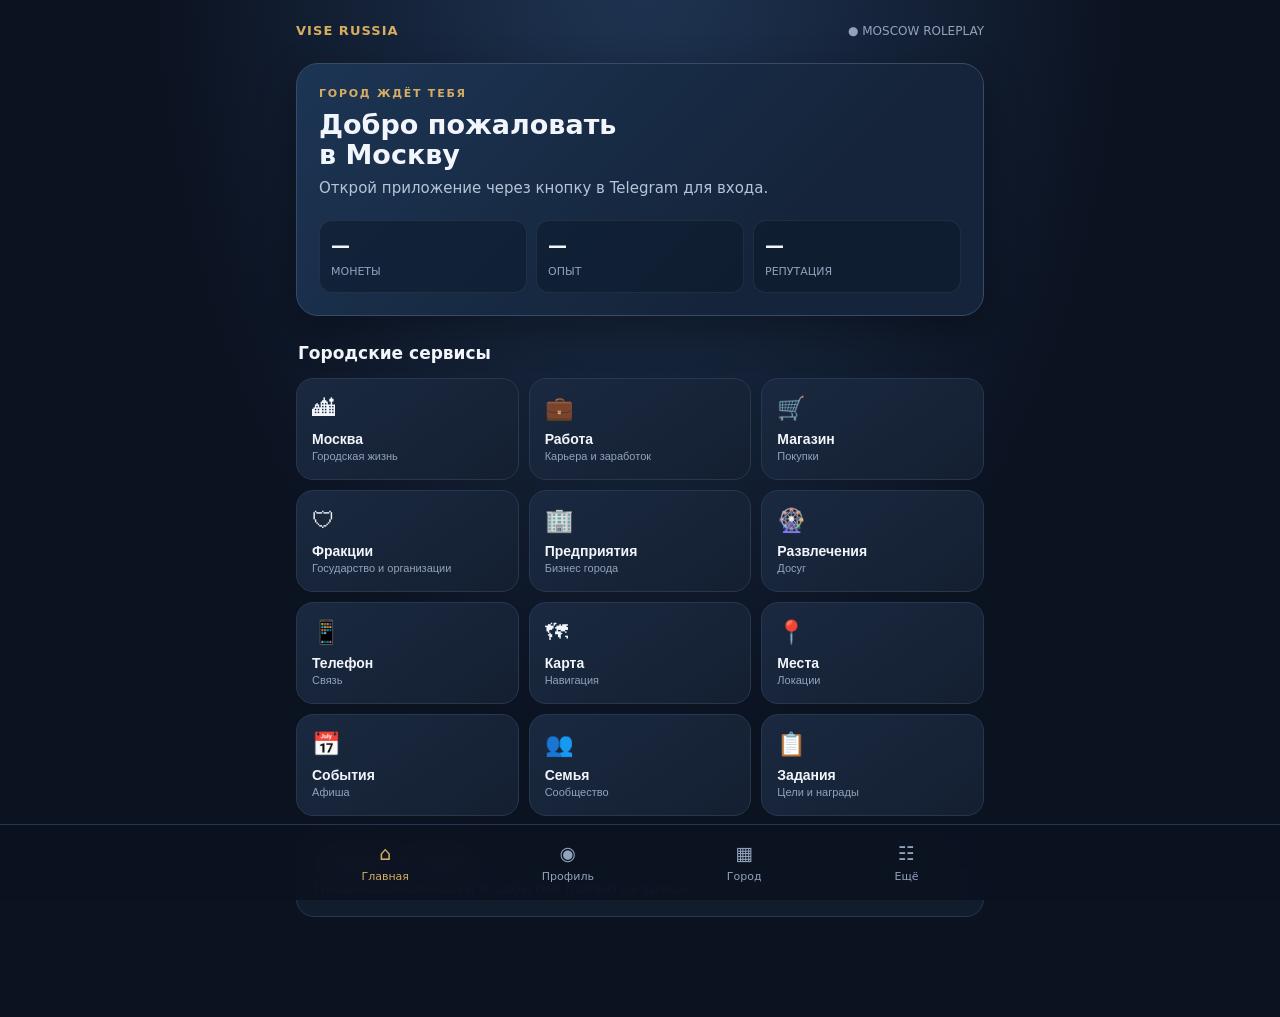
==== webapp/index.html @ e1f9fb32 "Fix quest action button rendering" ====
<!doctype html>
<html lang="ru">
<head>
<meta charset="utf-8"><meta name="viewport" content="width=device-width,initial-scale=1,maximum-scale=1,user-scalable=no">
<meta name="theme-color" content="#101827"><title>VISE RUSSIA — Москва</title>
<script src="https://telegram.org/js/telegram-web-app.js"></script>
<style>
:root{color-scheme:dark;--bg:#0b1220;--panel:#141f31;--panel2:#1a2940;--line:#263751;--muted:#91a3bd;--text:#f2f6fc;--gold:#d7ad62;--blue:#4c86c6}
*{box-sizing:border-box}body{margin:0;background:radial-gradient(ellipse at 50% -10%,#203655 0,#0b1220 55%);color:var(--text);font:15px/1.45 system-ui,-apple-system,Segoe UI,sans-serif;min-height:100vh}
.app{max-width:720px;margin:auto;padding:18px 16px 100px}.top{display:flex;align-items:center;justify-content:space-between;margin:4px 0 22px}.brand{font-weight:850;letter-spacing:.08em;font-size:13px;color:var(--gold)}.city{font-size:12px;color:var(--muted)}
.hero{padding:22px;border:1px solid #344b69;border-radius:22px;background:linear-gradient(135deg,#1c3554,#15243a 70%);box-shadow:0 14px 40px #0005}.eyebrow{color:var(--gold);font-size:11px;letter-spacing:.16em;font-weight:800}.hero h1{font-size:27px;line-height:1.12;margin:8px 0}.hero p{margin:0;color:#b5c5d9}.stats{display:grid;grid-template-columns:repeat(3,1fr);gap:9px;margin-top:20px}.stat{background:#0d192a88;border:1px solid #ffffff12;border-radius:13px;padding:11px}.stat b{display:block;font-size:19px}.stat span{font-size:11px;color:var(--muted)}
.section-title{font-size:17px;margin:25px 2px 12px}.grid{display:grid;grid-template-columns:repeat(2,minmax(0,1fr));gap:10px}.tile{min-height:102px;text-align:left;border:1px solid var(--line);border-radius:17px;background:linear-gradient(145deg,var(--panel2),var(--panel));color:var(--text);padding:15px;cursor:pointer}.tile:active{transform:scale(.985)}.emoji{font-size:23px;display:block;margin-bottom:9px}.tile b{display:block;font-size:14px}.tile small{display:block;color:var(--muted);font-size:11px;margin-top:3px}
.panel{margin-top:16px;padding:17px;border:1px solid var(--line);border-radius:18px;background:#111c2d}.panel p{color:var(--muted);margin:6px 0 0}.hidden{display:none}.nav{position:fixed;bottom:0;left:0;right:0;padding:10px max(14px,calc((100vw - 690px)/2)) calc(10px + env(safe-area-inset-bottom));background:#0b1220ed;backdrop-filter:blur(18px);border-top:1px solid var(--line);display:flex;justify-content:space-around}.nav button{background:none;border:0;color:var(--muted);font:inherit;font-size:11px;padding:5px 12px}.nav button span{display:block;font-size:19px;margin-bottom:2px}.nav button.active{color:var(--gold)}
.loading{color:var(--muted);font-size:13px}.error{color:#ff9c9c}.profile-name{font-size:20px;font-weight:800}.back{border:0;background:none;color:var(--gold);padding:0 0 14px;font:inherit;cursor:pointer}
.action-list{display:grid;gap:9px;margin-top:14px}.action-card{padding:14px;border-radius:14px;border:1px solid var(--line);background:var(--panel)}.action-card b{display:block}.action-card p{margin:5px 0;color:var(--muted);font-size:12px}.action-row{display:flex;gap:8px;flex-wrap:wrap;margin-top:10px}.action-btn{border:1px solid #496383;background:#203753;color:white;border-radius:11px;padding:10px 13px;font:inherit;font-size:13px}.action-btn.primary{background:#8a6837;border-color:#b48a4d}.notice{padding:12px;border-radius:12px;background:#17283d;color:#c7d6e8;margin-top:12px;font-size:13px}
@media(min-width:560px){.grid{grid-template-columns:repeat(3,minmax(0,1fr))}}
</style></head>
<body><main class="app">
<div class="top"><div class="brand">VISE RUSSIA</div><div class="city">● MOSCOW ROLEPLAY</div></div>
<section id="home">
<div class="hero"><div class="eyebrow">ГОРОД ЖДЁТ ТЕБЯ</div><h1>Добро пожаловать<br>в Москву</h1><p id="greeting">Загружаем профиль игрока…</p>
<div class="stats"><div class="stat"><b id="coins">—</b><span>МОНЕТЫ</span></div><div class="stat"><b id="xp">—</b><span>ОПЫТ</span></div><div class="stat"><b id="rep">—</b><span>РЕПУТАЦИЯ</span></div></div></div>
<h2 class="section-title">Городские сервисы</h2><div class="grid" id="tiles"></div>
<div class="panel"><b>📢 Новости города</b><p>Новые возможности и события появятся здесь.</p></div>
</section>
<section id="detail" class="hidden"><button class="back" id="back">← Назад</button><div class="hero"><div class="eyebrow">РАЗДЕЛ ГОРОДА</div><h1 id="detail-title">Раздел</h1><p id="detail-desc"></p></div><div class="panel"><b id="detail-heading">Данные раздела</b><div id="detail-content" class="loading">Загрузка…</div></div></section>
</main>
<nav class="nav"><button class="active" data-tab="home"><span>⌂</span>Главная</button><button data-tab="profile"><span>◉</span>Профиль</button><button data-tab="city"><span>▦</span>Город</button><button data-tab="more"><span>☷</span>Ещё</button></nav>
<script>
const tg=window.Telegram?.WebApp;tg?.ready();tg?.expand();
const items=[
['Москва','🏙','Городская жизнь','Городские сервисы и активности'],
['Работа','💼','Карьера и заработок','Работа, вакансии и смены'],
['Магазин','🛒','Покупки','Товары и игровые предметы'],
['Фракции','🛡','Государство и организации','Вступление и информация о фракциях'],
['Предприятия','🏢','Бизнес города','Городские предприятия'],
['Развлечения','🎡','Досуг','Мероприятия и активности'],
['Телефон','📱','Связь','Игровой телефон'],
['Карта','🗺','Навигация','Карта города'],
['Места','📍','Локации','Важные места Москвы'],
['События','📅','Афиша','Городские события'],
['Семья','👥','Сообщество','Семья и участники'],
['Задания','📋','Цели и награды','Квесты и достижения']
];
const tiles=document.getElementById('tiles');
items.forEach(([name,icon,sub,desc])=>{const b=document.createElement('button');b.className='tile';b.innerHTML='<span class="emoji">'+icon+'</span><b>'+name+'</b><small>'+sub+'</small>';b.addEventListener('click',()=>openSection(name,desc));tiles.appendChild(b)});
async function api(action,extra={}){if(!tg?.initData)throw new Error('Открой приложение через Telegram.');const res=await fetch('/api/webapp',{method:'POST',headers:{'Content-Type':'application/json'},body:JSON.stringify({init_data:tg.initData,action,...extra})});const data=await res.json();if(!res.ok)throw new Error(data.error||'Ошибка запроса');return data}
const content=document.getElementById('detail-content');
function card(title,desc,button,label='Открыть'){const el=document.createElement('div');el.className='action-card';const h=document.createElement('b');h.textContent=title;el.appendChild(h);if(desc){const p=document.createElement('p');p.textContent=desc;el.appendChild(p)}if(button){const row=document.createElement('div');row.className='action-row';const b=document.createElement('button');b.className='action-btn primary';b.textContent=label;b.onclick=button;row.appendChild(b);el.appendChild(row)}return el}
function actionButton(text,fn){const b=document.createElement('button');b.className='action-btn';b.textContent=text;b.onclick=fn;return b}
async function runAction(action,extra={}){try{const d=await api(action,extra);notify(d.message||'Готово');if(d.profile)updateStats(d.profile);return d}catch(e){notify(e.message,true);throw e}}
function notify(msg,error=false){const n=document.createElement('div');n.className='notice'+(error?' error':'');n.textContent=msg;content.prepend(n)}
function updateStats(p){document.getElementById('coins').textContent=p.coins;document.getElementById('xp').textContent=p.xp;document.getElementById('rep').textContent=p.reputation}
async function openSection(name,desc){document.getElementById('home').classList.add('hidden');document.getElementById('detail').classList.remove('hidden');document.getElementById('detail-title').textContent=name;document.getElementById('detail-desc').textContent=desc;document.getElementById('detail-heading').textContent=name;content.replaceChildren();const loading=document.createElement('div');loading.className='loading';loading.textContent='Загрузка данных…';content.appendChild(loading);tg?.HapticFeedback?.impactOccurred('light');
try{
const route={'Профиль игрока':'profile','Магазин':'shop','Инвентарь':'inventory','Недвижимость':'property','Гараж':'garage','Фракции':'factions','Семья':'family','Работа':'jobs','Москва':'profile','Главная':'profile','Задания':'quests','Репутация':'reputation','События':'events','Турниры':'tournaments','Транспорт':'transport'};
const data=await api(route[name]||'profile');content.replaceChildren();
if(name==='Профиль игрока'||name==='Главная'||name==='Москва'){const p=data.profile;content.appendChild(card('Уровень '+p.level,p.xp+' XP · '+p.coins+' монет · репутация '+p.reputation+' · серия входов '+p.daily_streak));content.appendChild(card('Ежедневная награда','Забирай награду один раз в день.',async()=>{const d=await runAction('daily');if(d.profile)updateStats(d.profile)},'Получить награду'))}
else if(name==='Магазин'||name==='Недвижимость'||name==='Гараж'){const kind=name==='Магазин'?'item':name==='Недвижимость'?'property':'vehicle';const owned=name==='Недвижимость'?data.owned:name==='Гараж'?data.owned:null;if(owned&&name==='Недвижимость'){content.appendChild(card('Твоя недвижимость: '+owned.name,'Тип: '+owned.property_type+' · ID '+owned.id));}
else if(owned&&name==='Гараж'){owned.forEach(v=>content.appendChild(card(v.name,v.description+' · ID '+v.id)));}
if(!(owned&&name==='Недвижимость'))(data.items||[]).forEach(item=>content.appendChild(card(item.name,item.description+' · '+item.price+' монет',async()=>{const d=await runAction('buy',{kind,code:item.code});if(d.ok){const p=await api('profile');updateStats(p.profile);openSection(name,desc)}},'Купить · '+item.price)))}
else if(name==='Инвентарь'){if(!data.items.length)content.appendChild(card('Инвентарь пуст','Пока нет игровых предметов.'));data.items.forEach(i=>content.appendChild(card(i.name||i.item_code,'Количество: '+i.quantity+' · '+(i.description||''))))}
else if(name==='Фракции'){if(data.current)content.appendChild(card('Твоя фракция: '+data.current.name,'Ранг: '+data.current.rank_name,async()=>{const d=await runAction('leave_faction');if(d.ok)openSection(name,desc)},'Покинуть фракцию'));data.items.forEach(f=>content.appendChild(card(f.name,f.description+' · участников: '+f.members,async()=>{const d=await runAction('join_faction',{faction_id:f.id});if(d.ok)openSection(name,desc)},'Вступить')))}
else if(name==='Семья'){if(data.family){content.appendChild(card('Семья «'+data.family.name+'»','Участников: '+data.family.members+' · роль: '+data.family.role,async()=>{const d=await runAction('leave_family');if(d.ok)openSection(name,desc)},'Покинуть семью'))}else{content.appendChild(card('Ты пока не состоишь в семье','Создай собственную семью.'));content.appendChild(actionButton('Создать семью',async()=>{const familyName=prompt('Название семьи (3–32 символа):');if(familyName){const d=await runAction('create_family',{name:familyName});if(d.ok)openSection(name,desc)}}))}}
else if(name==='Работа'){if(!data.items.length)content.appendChild(card('Вакансий пока нет','Новые работы появятся позже.'));data.items.forEach(j=>content.appendChild(card(j.name,j.description+' · награда: '+j.reward_coins+' монет')))}
else if(name==='Задания'){if(!data.items.length)content.appendChild(card('Заданий пока нет','Новые задания появятся позже.'));data.items.forEach(q=>content.appendChild(card(q.title,q.description+' · награда: '+q.reward_coins+' монет, '+q.reward_xp+' XP, '+q.reward_reputation+' репутации · '+(q.completed?'Выполнено':q.ready?'Можно забрать награду':'Не выполнено'),q.ready&&!q.completed?async()=>{const d=await runAction('claim_quest',{code:q.code});if(d.ok){const p=await api('profile');updateStats(p.profile);openSection(name,desc)}}:null,q.ready&&!q.completed?'Забрать награду':'Статус')))}
else if(name==='Репутация'){const p=data.player;if(p)content.appendChild(card(p.title,p.username+' · '+p.reputation+' очков · '+p.xp+' XP · '+p.coins+' монет'));else content.appendChild(card('Профиль не создан','Сначала начни игровую активность.'))}
else if(name==='События'){data.items.forEach(ev=>content.appendChild(card(ev.title,ev.description+' · начало через '+ev.starts_in_hours+' ч. · '+(ev.joined?'Ты записан':'Ты не записан'),async()=>{const d=await runAction(ev.joined?'leave_event':'join_event',{code:ev.code});if(d.ok||d.status==='already'||d.status==='not_joined')openSection(name,desc)},ev.joined?'Отменить запись':'Записаться')))}
else if(name==='Турниры'){if(!data.items.length)content.appendChild(card('Турниров пока нет','Следи за обновлениями.'));data.items.forEach(t=>content.appendChild(card(t.name,'Приз: '+t.prize_coins+' монет · семей: '+t.family_count+' · статус: '+(t.status==='open'?'Регистрация открыта':'Завершён')+(t.winner_name?' · победитель: '+t.winner_name:''),t.status==='open'?async()=>{const d=await runAction('join_tournament',{tournament_id:t.id});if(d.ok)openSection(name,desc)}:null,'Записать семью')))}
else if(name==='Транспорт'){content.appendChild(card('Билеты: '+data.tickets,'Стоимость одного билета — 20 монет.',async()=>{const d=await runAction('buy_tickets',{quantity:1});if(d.ok)openSection(name,desc)},'Купить билет'));data.routes.forEach(r=>content.appendChild(card(r.name,r.vehicle_type+' · '+r.stops+' остановок · интервал '+r.interval_minutes+' мин. · тариф '+r.fare+' монет',async()=>{const d=await api('transport_stops',{route_id:r.id});content.replaceChildren();content.appendChild(card(r.name,'Выбери остановки маршрута.'));const from=document.createElement('select'),to=document.createElement('select');[from,to].forEach(el=>{el.className='action-btn';el.style.width='100%';content.appendChild(el)});d.items.forEach(st=>{const a=document.createElement('option');a.value=st.id;a.textContent=st.name+' · '+st.district;from.appendChild(a);const b=document.createElement('option');b.value=st.id;b.textContent=st.name+' · '+st.district;to.appendChild(b)});content.appendChild(actionButton('Совершить поездку',async()=>{const result=await runAction('ride_transport',{route_id:r.id,from_stop_id:Number(from.value),to_stop_id:Number(to.value)});if(result.ok)openSection('Транспорт','Городской транспорт')}))},'Выбрать маршрут')));if(data.history.length){content.appendChild(card('История поездок',data.history.map(h=>h.route+': '+h.from+' → '+h.to).join(' · ')))}}
else if(name==='Карта'){content.appendChild(card('Центр','Мэрия, банк, торговый центр'));content.appendChild(card('Северный район','Жилые кварталы и парк'));content.appendChild(card('Промзона','Автомастерские и склады'));content.appendChild(card('Южный район','Больница и автовокзал'))}
else if(name==='Места'){[['Мэрия','Центральная площадь','Городское управление и документы.'],['Больница','Проспект Здоровья, 12','Медицинские игровые услуги.'],['Полицейский участок','Улица Порядка, 4','Городская служба безопасности.'],['Автомастерская','Промышленная улица, 8','Обслуживание игрового транспорта.'],['Банк','Финансовая улица, 1','Игровые банковские сервисы.'],['Торговый центр','Центральный район','Магазины и городские услуги.']].forEach(p=>content.appendChild(card(p[0],p[1]+' · '+p[2])))}
else if(name==='Телефон'){[['Карта','Городские районы'],['Места','Адреса организаций'],['События','Городская афиша'],['Транспорт','Маршруты и билеты']].forEach(p=>content.appendChild(card(p[0],p[1],()=>openSection(p[0],p[1]))))}
else {content.appendChild(card('Раздел подготовлен','Подключение игровых операций для этого раздела будет следующим этапом.'))}
}catch(e){content.replaceChildren();const err=document.createElement('div');err.className='error';err.textContent=e.message;content.appendChild(err)}}
function home(){document.getElementById('detail').classList.add('hidden');document.getElementById('home').classList.remove('hidden')}
document.getElementById('back').onclick=home;
document.querySelectorAll('.nav button').forEach(b=>b.onclick=()=>{document.querySelectorAll('.nav button').forEach(x=>x.classList.remove('active'));b.classList.add('active');if(b.dataset.tab==='home')home();else openSection(b.dataset.tab==='profile'?'Профиль игрока':b.dataset.tab==='city'?'Москва':'Инвентарь','Личный игровой раздел')});
async function loadProfile(){try{if(!tg?.initData){document.getElementById('greeting').textContent='Открой приложение через кнопку в Telegram для входа.';return}
const data=await api('profile');document.getElementById('greeting').textContent='Игрок: '+(data.user.first_name||data.user.username||'Участник');updateStats(data.profile);
}catch(e){document.getElementById('greeting').textContent=e.message;document.getElementById('greeting').className='error'}}
loadProfile();
</script></body></html>
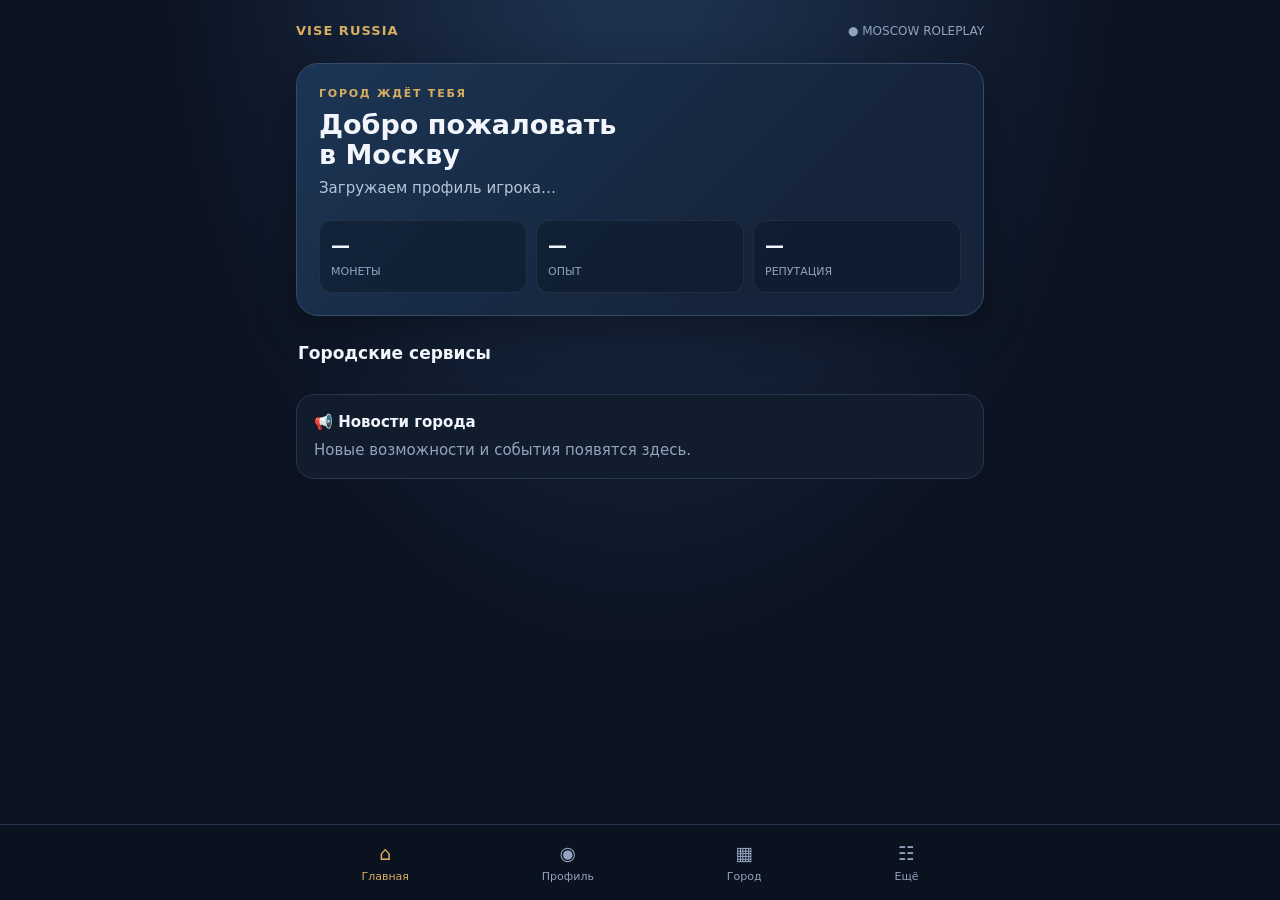
==== commit 003afa0b: "Connect jobs shifts achievements leaderboard and entertainment menu" ====
--- a/webapp/index.html
+++ b/webapp/index.html
@@ -53,7 +53,7 @@
 function updateStats(p){document.getElementById('coins').textContent=p.coins;document.getElementById('xp').textContent=p.xp;document.getElementById('rep').textContent=p.reputation}
 async function openSection(name,desc){document.getElementById('home').classList.add('hidden');document.getElementById('detail').classList.remove('hidden');document.getElementById('detail-title').textContent=name;document.getElementById('detail-desc').textContent=desc;document.getElementById('detail-heading').textContent=name;content.replaceChildren();const loading=document.createElement('div');loading.className='loading';loading.textContent='Загрузка данных…';content.appendChild(loading);tg?.HapticFeedback?.impactOccurred('light');
 try{
-const route={'Профиль игрока':'profile','Магазин':'shop','Инвентарь':'inventory','Недвижимость':'property','Гараж':'garage','Фракции':'factions','Семья':'family','Работа':'jobs','Москва':'profile','Главная':'profile','Задания':'quests','Репутация':'reputation','События':'events','Турниры':'tournaments','Транспорт':'transport'};
+const route={'Профиль игрока':'profile','Магазин':'shop','Инвентарь':'inventory','Недвижимость':'property','Гараж':'garage','Фракции':'factions','Семья':'family','Работа':'jobs','Предприятия':'jobs','Москва':'profile','Главная':'profile','Задания':'quests','Достижения':'achievements','Рейтинг':'leaderboard','Репутация':'reputation','События':'events','Турниры':'tournaments','Транспорт':'transport'};
 const data=await api(route[name]||'profile');content.replaceChildren();
 if(name==='Профиль игрока'||name==='Главная'||name==='Москва'){const p=data.profile;content.appendChild(card('Уровень '+p.level,p.xp+' XP · '+p.coins+' монет · репутация '+p.reputation+' · серия входов '+p.daily_streak));content.appendChild(card('Ежедневная награда','Забирай награду один раз в день.',async()=>{const d=await runAction('daily');if(d.profile)updateStats(d.profile)},'Получить награду'))}
 else if(name==='Магазин'||name==='Недвижимость'||name==='Гараж'){const kind=name==='Магазин'?'item':name==='Недвижимость'?'property':'vehicle';const owned=name==='Недвижимость'?data.owned:name==='Гараж'?data.owned:null;if(owned&&name==='Недвижимость'){content.appendChild(card('Твоя недвижимость: '+owned.name,'Тип: '+owned.property_type+' · ID '+owned.id));}
@@ -62,9 +62,12 @@
 else if(name==='Инвентарь'){if(!data.items.length)content.appendChild(card('Инвентарь пуст','Пока нет игровых предметов.'));data.items.forEach(i=>content.appendChild(card(i.name||i.item_code,'Количество: '+i.quantity+' · '+(i.description||''))))}
 else if(name==='Фракции'){if(data.current)content.appendChild(card('Твоя фракция: '+data.current.name,'Ранг: '+data.current.rank_name,async()=>{const d=await runAction('leave_faction');if(d.ok)openSection(name,desc)},'Покинуть фракцию'));data.items.forEach(f=>content.appendChild(card(f.name,f.description+' · участников: '+f.members,async()=>{const d=await runAction('join_faction',{faction_id:f.id});if(d.ok)openSection(name,desc)},'Вступить')))}
 else if(name==='Семья'){if(data.family){content.appendChild(card('Семья «'+data.family.name+'»','Участников: '+data.family.members+' · роль: '+data.family.role,async()=>{const d=await runAction('leave_family');if(d.ok)openSection(name,desc)},'Покинуть семью'))}else{content.appendChild(card('Ты пока не состоишь в семье','Создай собственную семью.'));content.appendChild(actionButton('Создать семью',async()=>{const familyName=prompt('Название семьи (3–32 символа):');if(familyName){const d=await runAction('create_family',{name:familyName});if(d.ok)openSection(name,desc)}}))}}
-else if(name==='Работа'){if(!data.items.length)content.appendChild(card('Вакансий пока нет','Новые работы появятся позже.'));data.items.forEach(j=>content.appendChild(card(j.name,j.description+' · награда: '+j.reward_coins+' монет')))}
+else if(name==='Работа'||name==='Предприятия'){if(data.employment){content.appendChild(card('Текущая работа: '+data.employment.job_name,'Должность: '+data.employment.rank_name+' · смен: '+data.employment.shifts_completed+' · награда за смену: '+data.employment.reward_coins+' монет',async()=>{const d=await runAction('work_shift');if(d.ok){const p=await api('profile');updateStats(p.profile);openSection(name,desc)}},'Выполнить смену'));content.appendChild(actionButton('Уволиться',async()=>{const d=await runAction('work_quit');if(d.ok)openSection(name,desc)}))}else{if(!data.items.length)content.appendChild(card('Вакансий пока нет','Новые работы появятся позже.'));data.items.forEach(j=>content.appendChild(card(j.name,j.description+' · награда за смену: '+j.reward_coins+' монет',async()=>{const d=await runAction('work_apply',{job_id:j.id});if(d.ok)openSection(name,desc)},'Устроиться')))}}
 else if(name==='Задания'){if(!data.items.length)content.appendChild(card('Заданий пока нет','Новые задания появятся позже.'));data.items.forEach(q=>content.appendChild(card(q.title,q.description+' · награда: '+q.reward_coins+' монет, '+q.reward_xp+' XP, '+q.reward_reputation+' репутации · '+(q.completed?'Выполнено':q.ready?'Можно забрать награду':'Не выполнено'),q.ready&&!q.completed?async()=>{const d=await runAction('claim_quest',{code:q.code});if(d.ok){const p=await api('profile');updateStats(p.profile);openSection(name,desc)}}:null,q.ready&&!q.completed?'Забрать награду':'Статус')))}
 else if(name==='Репутация'){const p=data.player;if(p)content.appendChild(card(p.title,p.username+' · '+p.reputation+' очков · '+p.xp+' XP · '+p.coins+' монет'));else content.appendChild(card('Профиль не создан','Сначала начни игровую активность.'))}
+else if(name==='Достижения'){if(!data.items.length)content.appendChild(card('Пока нет достижений','Выполняй задания и развивай персонажа.'));data.items.forEach(a=>content.appendChild(card(a.title,'Получено: '+new Date(a.unlocked_at).toLocaleDateString()))}
+else if(name==='Рейтинг'){if(!data.items.length)content.appendChild(card('Рейтинг пока пуст','Стань первым участником.'));data.items.forEach((p,i)=>content.appendChild(card((i+1)+'. '+p.username,p.xp+' XP · '+p.coins+' монет · репутация '+p.reputation)))}
+else if(name==='Развлечения'){[['Турниры','Семейные соревнования'],['Рейтинг','Лучшие игроки'],['Достижения','Награды за прогресс']].forEach(x=>content.appendChild(card(x[0],x[1],()=>openSection(x[0],x[1]))))}
 else if(name==='События'){data.items.forEach(ev=>content.appendChild(card(ev.title,ev.description+' · начало через '+ev.starts_in_hours+' ч. · '+(ev.joined?'Ты записан':'Ты не записан'),async()=>{const d=await runAction(ev.joined?'leave_event':'join_event',{code:ev.code});if(d.ok||d.status==='already'||d.status==='not_joined')openSection(name,desc)},ev.joined?'Отменить запись':'Записаться')))}
 else if(name==='Турниры'){if(!data.items.length)content.appendChild(card('Турниров пока нет','Следи за обновлениями.'));data.items.forEach(t=>content.appendChild(card(t.name,'Приз: '+t.prize_coins+' монет · семей: '+t.family_count+' · статус: '+(t.status==='open'?'Регистрация открыта':'Завершён')+(t.winner_name?' · победитель: '+t.winner_name:''),t.status==='open'?async()=>{const d=await runAction('join_tournament',{tournament_id:t.id});if(d.ok)openSection(name,desc)}:null,'Записать семью')))}
 else if(name==='Транспорт'){content.appendChild(card('Билеты: '+data.tickets,'Стоимость одного билета — 20 монет.',async()=>{const d=await runAction('buy_tickets',{quantity:1});if(d.ok)openSection(name,desc)},'Купить билет'));data.routes.forEach(r=>content.appendChild(card(r.name,r.vehicle_type+' · '+r.stops+' остановок · интервал '+r.interval_minutes+' мин. · тариф '+r.fare+' монет',async()=>{const d=await api('transport_stops',{route_id:r.id});content.replaceChildren();content.appendChild(card(r.name,'Выбери остановки маршрута.'));const from=document.createElement('select'),to=document.createElement('select');[from,to].forEach(el=>{el.className='action-btn';el.style.width='100%';content.appendChild(el)});d.items.forEach(st=>{const a=document.createElement('option');a.value=st.id;a.textContent=st.name+' · '+st.district;from.appendChild(a);const b=document.createElement('option');b.value=st.id;b.textContent=st.name+' · '+st.district;to.appendChild(b)});content.appendChild(actionButton('Совершить поездку',async()=>{const result=await runAction('ride_transport',{route_id:r.id,from_stop_id:Number(from.value),to_stop_id:Number(to.value)});if(result.ok)openSection('Транспорт','Городской транспорт')}))},'Выбрать маршрут')));if(data.history.length){content.appendChild(card('История поездок',data.history.map(h=>h.route+': '+h.from+' → '+h.to).join(' · ')))}}
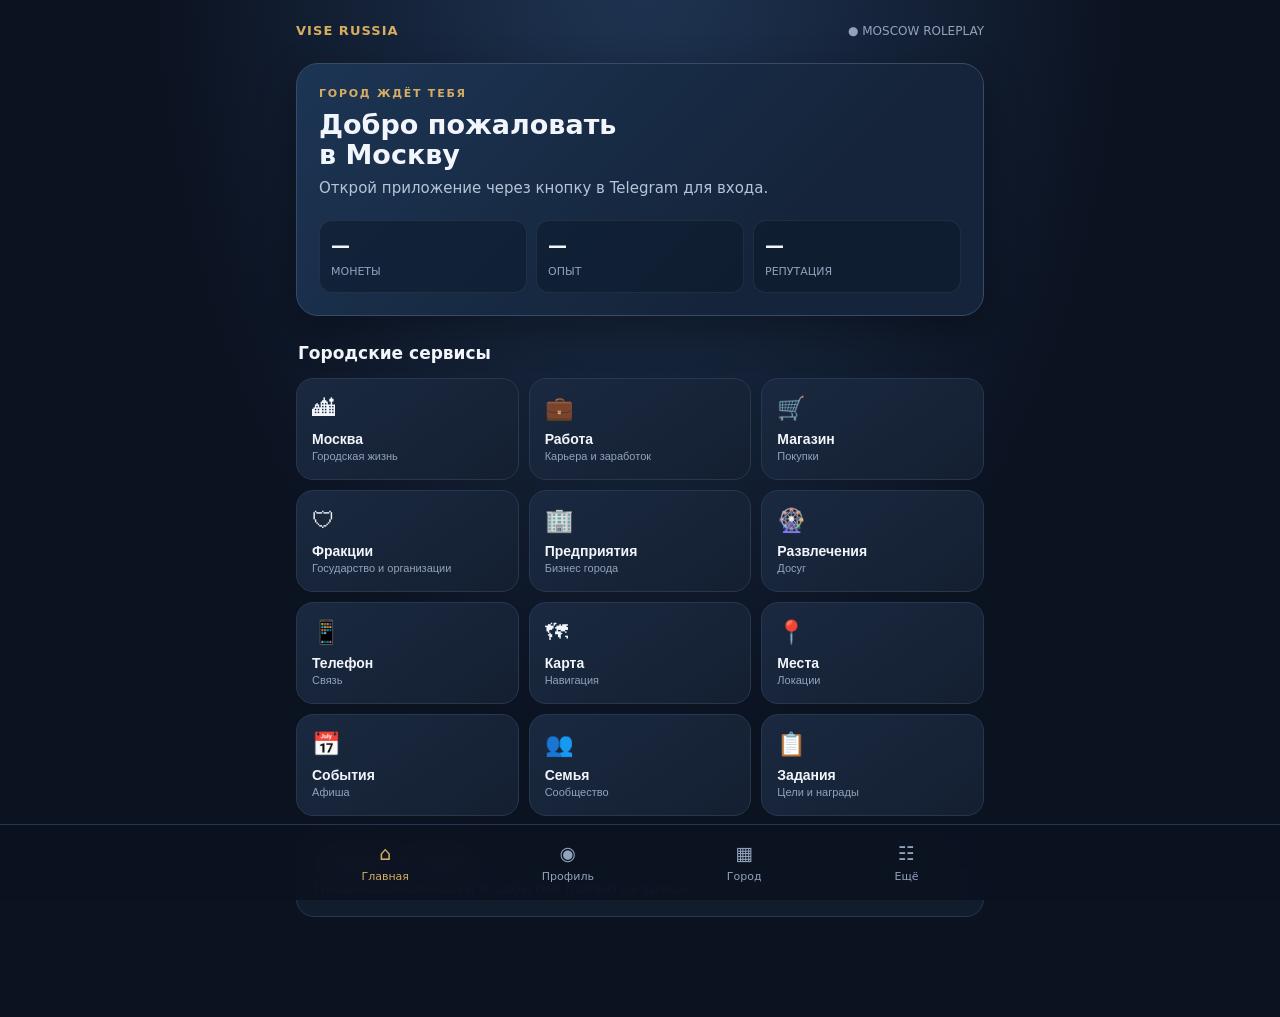
==== commit e136eebd: "Fix achievements list rendering syntax" ====
--- a/webapp/index.html
+++ b/webapp/index.html
@@ -65,7 +65,7 @@
 else if(name==='Работа'||name==='Предприятия'){if(data.employment){content.appendChild(card('Текущая работа: '+data.employment.job_name,'Должность: '+data.employment.rank_name+' · смен: '+data.employment.shifts_completed+' · награда за смену: '+data.employment.reward_coins+' монет',async()=>{const d=await runAction('work_shift');if(d.ok){const p=await api('profile');updateStats(p.profile);openSection(name,desc)}},'Выполнить смену'));content.appendChild(actionButton('Уволиться',async()=>{const d=await runAction('work_quit');if(d.ok)openSection(name,desc)}))}else{if(!data.items.length)content.appendChild(card('Вакансий пока нет','Новые работы появятся позже.'));data.items.forEach(j=>content.appendChild(card(j.name,j.description+' · награда за смену: '+j.reward_coins+' монет',async()=>{const d=await runAction('work_apply',{job_id:j.id});if(d.ok)openSection(name,desc)},'Устроиться')))}}
 else if(name==='Задания'){if(!data.items.length)content.appendChild(card('Заданий пока нет','Новые задания появятся позже.'));data.items.forEach(q=>content.appendChild(card(q.title,q.description+' · награда: '+q.reward_coins+' монет, '+q.reward_xp+' XP, '+q.reward_reputation+' репутации · '+(q.completed?'Выполнено':q.ready?'Можно забрать награду':'Не выполнено'),q.ready&&!q.completed?async()=>{const d=await runAction('claim_quest',{code:q.code});if(d.ok){const p=await api('profile');updateStats(p.profile);openSection(name,desc)}}:null,q.ready&&!q.completed?'Забрать награду':'Статус')))}
 else if(name==='Репутация'){const p=data.player;if(p)content.appendChild(card(p.title,p.username+' · '+p.reputation+' очков · '+p.xp+' XP · '+p.coins+' монет'));else content.appendChild(card('Профиль не создан','Сначала начни игровую активность.'))}
-else if(name==='Достижения'){if(!data.items.length)content.appendChild(card('Пока нет достижений','Выполняй задания и развивай персонажа.'));data.items.forEach(a=>content.appendChild(card(a.title,'Получено: '+new Date(a.unlocked_at).toLocaleDateString()))}
+else if(name==='Достижения'){if(!data.items.length)content.appendChild(card('Пока нет достижений','Выполняй задания и развивай персонажа.'));data.items.forEach(a=>content.appendChild(card(a.title,'Получено: '+new Date(a.unlocked_at).toLocaleDateString())))}
 else if(name==='Рейтинг'){if(!data.items.length)content.appendChild(card('Рейтинг пока пуст','Стань первым участником.'));data.items.forEach((p,i)=>content.appendChild(card((i+1)+'. '+p.username,p.xp+' XP · '+p.coins+' монет · репутация '+p.reputation)))}
 else if(name==='Развлечения'){[['Турниры','Семейные соревнования'],['Рейтинг','Лучшие игроки'],['Достижения','Награды за прогресс']].forEach(x=>content.appendChild(card(x[0],x[1],()=>openSection(x[0],x[1]))))}
 else if(name==='События'){data.items.forEach(ev=>content.appendChild(card(ev.title,ev.description+' · начало через '+ev.starts_in_hours+' ч. · '+(ev.joined?'Ты записан':'Ты не записан'),async()=>{const d=await runAction(ev.joined?'leave_event':'join_event',{code:ev.code});if(d.ok||d.status==='already'||d.status==='not_joined')openSection(name,desc)},ev.joined?'Отменить запись':'Записаться')))}
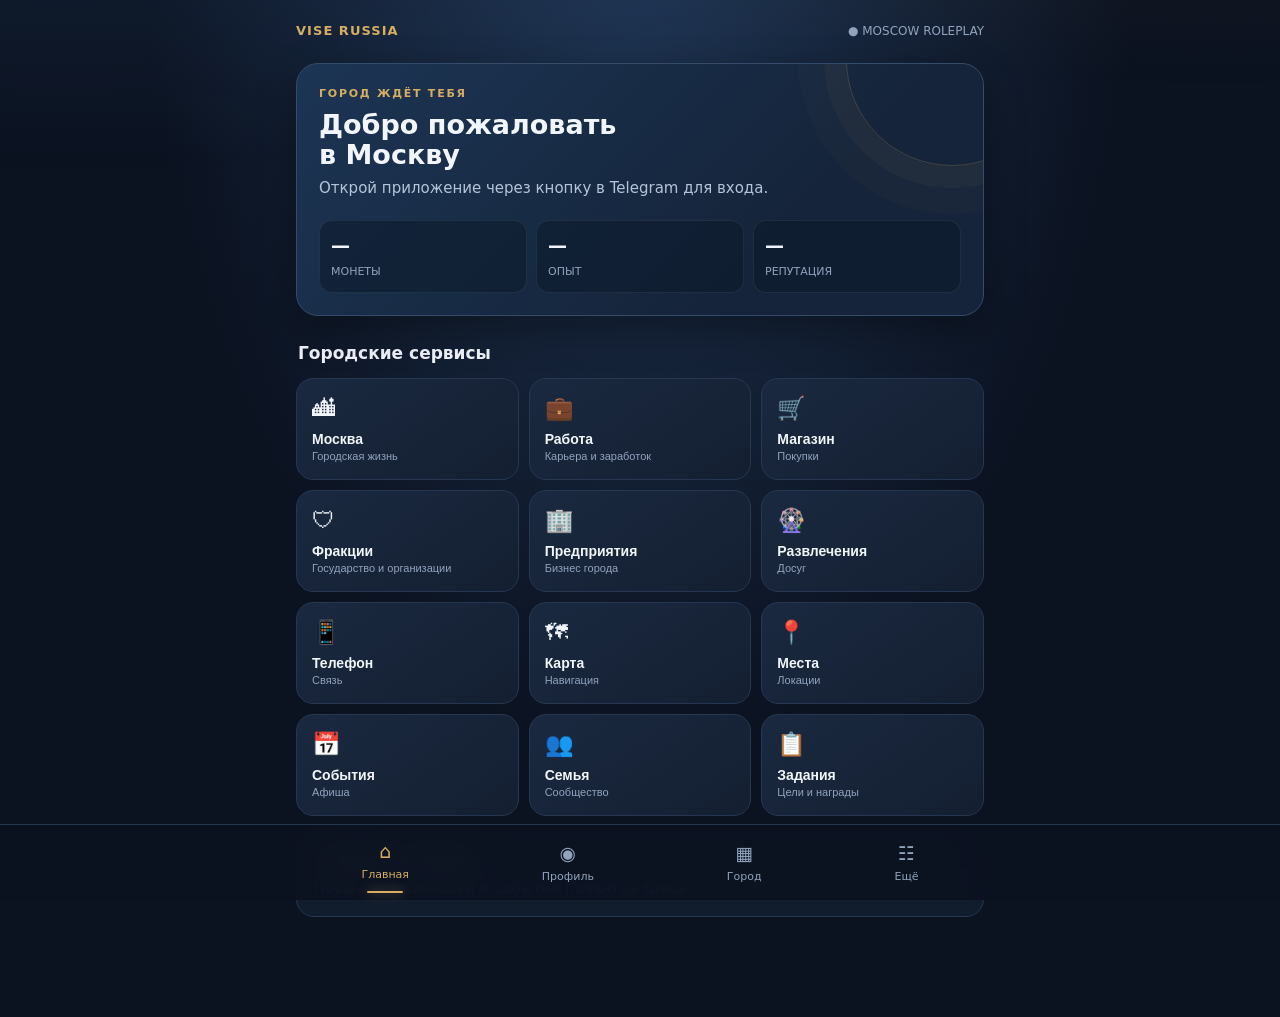
==== commit 1238e9a7: "Polish Mini App with motion, animated stats and responsive UI" ====
--- a/webapp/index.html
+++ b/webapp/index.html
@@ -14,6 +14,47 @@
 .loading{color:var(--muted);font-size:13px}.error{color:#ff9c9c}.profile-name{font-size:20px;font-weight:800}.back{border:0;background:none;color:var(--gold);padding:0 0 14px;font:inherit;cursor:pointer}
 .action-list{display:grid;gap:9px;margin-top:14px}.action-card{padding:14px;border-radius:14px;border:1px solid var(--line);background:var(--panel)}.action-card b{display:block}.action-card p{margin:5px 0;color:var(--muted);font-size:12px}.action-row{display:flex;gap:8px;flex-wrap:wrap;margin-top:10px}.action-btn{border:1px solid #496383;background:#203753;color:white;border-radius:11px;padding:10px 13px;font:inherit;font-size:13px}.action-btn.primary{background:#8a6837;border-color:#b48a4d}.notice{padding:12px;border-radius:12px;background:#17283d;color:#c7d6e8;margin-top:12px;font-size:13px}
 @media(min-width:560px){.grid{grid-template-columns:repeat(3,minmax(0,1fr))}}
+
+/* Motion and visual polish */
+:root{scroll-behavior:smooth}
+body{overflow-x:hidden;padding-bottom:env(safe-area-inset-bottom)}
+body:before{content:"";position:fixed;inset:-35% -20% auto;height:70vh;pointer-events:none;z-index:-1;background:radial-gradient(ellipse at 18% 28%,#31578335,transparent 48%),radial-gradient(ellipse at 82% 12%,#b8893a18,transparent 42%);animation:ambient-drift 18s ease-in-out infinite alternate}
+@keyframes ambient-drift{from{transform:translate3d(-2%,0,0) scale(1)}to{transform:translate3d(2%,3%,0) scale(1.08)}}
+.hero{position:relative;overflow:hidden;isolation:isolate;animation:hero-arrive .7s cubic-bezier(.2,.8,.2,1) both}
+.hero:after{content:"";position:absolute;width:210px;height:210px;right:-75px;top:-110px;border:1px solid #d7ad6238;border-radius:50%;box-shadow:0 0 0 22px #d7ad6209,0 0 0 48px #d7ad6206;z-index:-1;animation:halo-pulse 7s ease-in-out infinite}
+@keyframes halo-pulse{50%{transform:scale(1.12);opacity:.55}}
+@keyframes hero-arrive{from{opacity:0;transform:translateY(15px) scale(.985)}to{opacity:1;transform:translateY(0) scale(1)}}
+.stat{transition:transform .25s,border-color .25s,background .25s}
+.stat:active{transform:scale(.96);border-color:#d7ad6277}
+.stat b{font-variant-numeric:tabular-nums;transition:color .25s}
+.tile{position:relative;overflow:hidden;isolation:isolate;transition:transform .22s ease,border-color .22s ease,box-shadow .22s ease,background .22s ease;animation:tile-arrive .5s cubic-bezier(.2,.8,.2,1) both;animation-delay:calc(var(--tile-index,0)*35ms)}
+.tile:before{content:"";position:absolute;inset:0;background:linear-gradient(115deg,transparent 20%,#ffffff0c 48%,transparent 72%);transform:translateX(-120%);transition:transform .65s ease;z-index:-1}
+.tile:hover{transform:translateY(-3px);border-color:#54749b;box-shadow:0 10px 24px #0003}
+.tile:hover:before{transform:translateX(120%)}
+.tile:active{transform:scale(.97)}
+@keyframes tile-arrive{from{opacity:0;transform:translateY(12px)}to{opacity:1;transform:translateY(0)}}
+.action-card{animation:card-arrive .38s ease both;transition:border-color .2s,transform .2s}
+.action-card:active{transform:scale(.99);border-color:#587ba3}
+@keyframes card-arrive{from{opacity:0;transform:translateY(9px)}to{opacity:1;transform:translateY(0)}}
+.action-btn{transition:transform .16s,filter .16s,background .16s}
+.action-btn:hover{filter:brightness(1.12)}
+.action-btn:active{transform:scale(.96)}
+.nav{padding-bottom:calc(10px + env(safe-area-inset-bottom));transition:background .25s}
+.nav button{position:relative;transition:color .2s,transform .2s}
+.nav button.active{transform:translateY(-2px)}
+.nav button.active:after{content:"";position:absolute;left:25%;right:25%;bottom:-5px;height:2px;border-radius:3px;background:var(--gold);box-shadow:0 0 12px #d7ad6288}
+#detail{animation:screen-arrive .32s ease both}
+#home{animation:screen-arrive .32s ease both}
+@keyframes screen-arrive{from{opacity:0;transform:translateY(8px)}to{opacity:1;transform:translateY(0)}}
+.loading{display:flex;align-items:center;gap:9px}
+.loading:before{content:"";width:13px;height:13px;border:2px solid #526985;border-top-color:var(--gold);border-radius:50%;animation:spin .8s linear infinite}
+@keyframes spin{to{transform:rotate(360deg)}}
+.notice{animation:toast-in .25s ease both}
+@keyframes toast-in{from{opacity:0;transform:translateY(-7px)}to{opacity:1;transform:translateY(0)}}
+button:focus-visible{outline:2px solid var(--gold);outline-offset:3px}
+@media(prefers-reduced-motion:reduce){*,*:before,*:after{scroll-behavior:auto!important;animation-duration:.01ms!important;animation-iteration-count:1!important;transition-duration:.01ms!important}}
+@media(max-width:380px){.app{padding-left:12px;padding-right:12px}.hero{padding:18px}.hero h1{font-size:24px}.stats{gap:6px}.stat{padding:9px 7px}.stat b{font-size:17px}.nav button{padding-left:8px;padding-right:8px}}
+
 </style></head>
 <body><main class="app">
 <div class="top"><div class="brand">VISE RUSSIA</div><div class="city">● MOSCOW ROLEPLAY</div></div>
@@ -43,15 +84,20 @@
 ['Задания','📋','Цели и награды','Квесты и достижения']
 ];
 const tiles=document.getElementById('tiles');
-items.forEach(([name,icon,sub,desc])=>{const b=document.createElement('button');b.className='tile';b.innerHTML='<span class="emoji">'+icon+'</span><b>'+name+'</b><small>'+sub+'</small>';b.addEventListener('click',()=>openSection(name,desc));tiles.appendChild(b)});
+items.forEach(([name,icon,sub,desc],index)=>{const b=document.createElement('button');b.className='tile';b.style.setProperty('--tile-index',index);b.innerHTML='<span class="emoji">'+icon+'</span><b>'+name+'</b><small>'+sub+'</small>';b.setAttribute('aria-label',name+' — '+sub);b.addEventListener('click',()=>openSection(name,desc));tiles.appendChild(b)});
 async function api(action,extra={}){if(!tg?.initData)throw new Error('Открой приложение через Telegram.');const res=await fetch('/api/webapp',{method:'POST',headers:{'Content-Type':'application/json'},body:JSON.stringify({init_data:tg.initData,action,...extra})});const data=await res.json();if(!res.ok)throw new Error(data.error||'Ошибка запроса');return data}
 const content=document.getElementById('detail-content');
 function card(title,desc,button,label='Открыть'){const el=document.createElement('div');el.className='action-card';const h=document.createElement('b');h.textContent=title;el.appendChild(h);if(desc){const p=document.createElement('p');p.textContent=desc;el.appendChild(p)}if(button){const row=document.createElement('div');row.className='action-row';const b=document.createElement('button');b.className='action-btn primary';b.textContent=label;b.onclick=button;row.appendChild(b);el.appendChild(row)}return el}
 function actionButton(text,fn){const b=document.createElement('button');b.className='action-btn';b.textContent=text;b.onclick=fn;return b}
 async function runAction(action,extra={}){try{const d=await api(action,extra);notify(d.message||'Готово');if(d.profile)updateStats(d.profile);return d}catch(e){notify(e.message,true);throw e}}
-function notify(msg,error=false){const n=document.createElement('div');n.className='notice'+(error?' error':'');n.textContent=msg;content.prepend(n)}
-function updateStats(p){document.getElementById('coins').textContent=p.coins;document.getElementById('xp').textContent=p.xp;document.getElementById('rep').textContent=p.reputation}
-async function openSection(name,desc){document.getElementById('home').classList.add('hidden');document.getElementById('detail').classList.remove('hidden');document.getElementById('detail-title').textContent=name;document.getElementById('detail-desc').textContent=desc;document.getElementById('detail-heading').textContent=name;content.replaceChildren();const loading=document.createElement('div');loading.className='loading';loading.textContent='Загрузка данных…';content.appendChild(loading);tg?.HapticFeedback?.impactOccurred('light');
+
+function notify(msg,error=false){const n=document.createElement('div');n.className='notice'+(error?' error':'');n.textContent=msg;n.style.position='relative';content.prepend(n);setTimeout(()=>{n.style.opacity='0';n.style.transform='translateY(-5px)';setTimeout(()=>n.remove(),220)},3200)}
+
+
+function animateValue(el,value){const target=Number(value)||0;const start=Number(el.dataset.value||0);el.dataset.value=String(target);if(window.matchMedia?.('(prefers-reduced-motion: reduce)').matches){el.textContent=target.toLocaleString('ru-RU');return}const duration=520,started=performance.now();function frame(now){const t=Math.min(1,(now-started)/duration),eased=1-Math.pow(1-t,3);el.textContent=Math.round(start+(target-start)*eased).toLocaleString('ru-RU');if(t<1)requestAnimationFrame(frame)}requestAnimationFrame(frame)}
+function updateStats(p){animateValue(document.getElementById('coins'),p.coins);animateValue(document.getElementById('xp'),p.xp);animateValue(document.getElementById('rep'),p.reputation)}
+
+async function openSection(name,desc){window.scrollTo({top:0,behavior:'smooth'});document.getElementById('home').classList.add('hidden');document.getElementById('detail').classList.remove('hidden');document.getElementById('detail-title').textContent=name;document.getElementById('detail-desc').textContent=desc;document.getElementById('detail-heading').textContent=name;content.replaceChildren();const loading=document.createElement('div');loading.className='loading';loading.textContent='Загрузка данных…';content.appendChild(loading);tg?.HapticFeedback?.impactOccurred('light');
 try{
 const route={'Профиль игрока':'profile','Магазин':'shop','Инвентарь':'inventory','Недвижимость':'property','Гараж':'garage','Фракции':'factions','Семья':'family','Работа':'jobs','Предприятия':'jobs','Москва':'profile','Главная':'profile','Задания':'quests','Достижения':'achievements','Рейтинг':'leaderboard','Репутация':'reputation','События':'events','Турниры':'tournaments','Транспорт':'transport'};
 const data=await api(route[name]||'profile');content.replaceChildren();
@@ -76,7 +122,7 @@
 else if(name==='Телефон'){[['Карта','Городские районы'],['Места','Адреса организаций'],['События','Городская афиша'],['Транспорт','Маршруты и билеты']].forEach(p=>content.appendChild(card(p[0],p[1],()=>openSection(p[0],p[1]))))}
 else {content.appendChild(card('Раздел подготовлен','Подключение игровых операций для этого раздела будет следующим этапом.'))}
 }catch(e){content.replaceChildren();const err=document.createElement('div');err.className='error';err.textContent=e.message;content.appendChild(err)}}
-function home(){document.getElementById('detail').classList.add('hidden');document.getElementById('home').classList.remove('hidden')}
+function home(){document.getElementById('detail').classList.add('hidden');document.getElementById('home').classList.remove('hidden');window.scrollTo({top:0,behavior:'smooth'});tg?.HapticFeedback?.selectionChanged()}
 document.getElementById('back').onclick=home;
 document.querySelectorAll('.nav button').forEach(b=>b.onclick=()=>{document.querySelectorAll('.nav button').forEach(x=>x.classList.remove('active'));b.classList.add('active');if(b.dataset.tab==='home')home();else openSection(b.dataset.tab==='profile'?'Профиль игрока':b.dataset.tab==='city'?'Москва':'Инвентарь','Личный игровой раздел')});
 async function loadProfile(){try{if(!tg?.initData){document.getElementById('greeting').textContent='Открой приложение через кнопку в Telegram для входа.';return}
